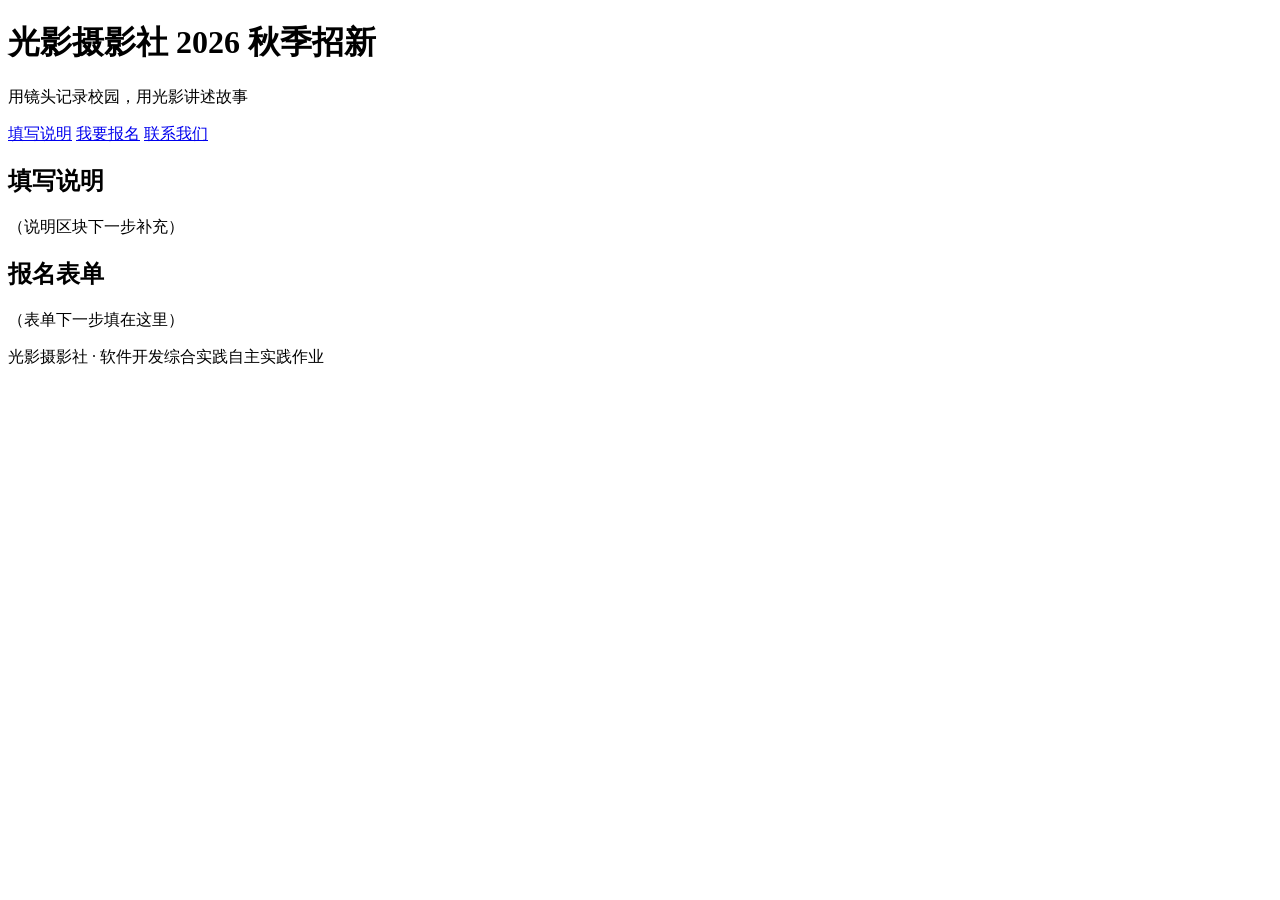
==== collect-form/index.html @ b90e0bc7 "添加招新报名页语义骨架" ====
<!DOCTYPE html>
<html lang="zh-CN">
<head>
  <meta charset="UTF-8">
  <meta name="viewport" content="width=device-width, initial-scale=1.0">
  <title>光影摄影社招新报名</title>
</head>
<body>
  <header>
    <h1>光影摄影社 2026 秋季招新</h1>
    <p>用镜头记录校园，用光影讲述故事</p>
  </header>
  <nav>
    <a href="#intro">填写说明</a>
    <a href="#apply">我要报名</a>
    <a href="#contact">联系我们</a>
  </nav>
  <main>
    <section id="intro">
      <h2>填写说明</h2>
      <p>（说明区块下一步补充）</p>
    </section>
    <section id="apply">
      <h2>报名表单</h2>
      <p>（表单下一步填在这里）</p>
    </section>
  </main>
  <footer id="contact">
    <p>光影摄影社 · 软件开发综合实践自主实践作业</p>
  </footer>
</body>
</html>
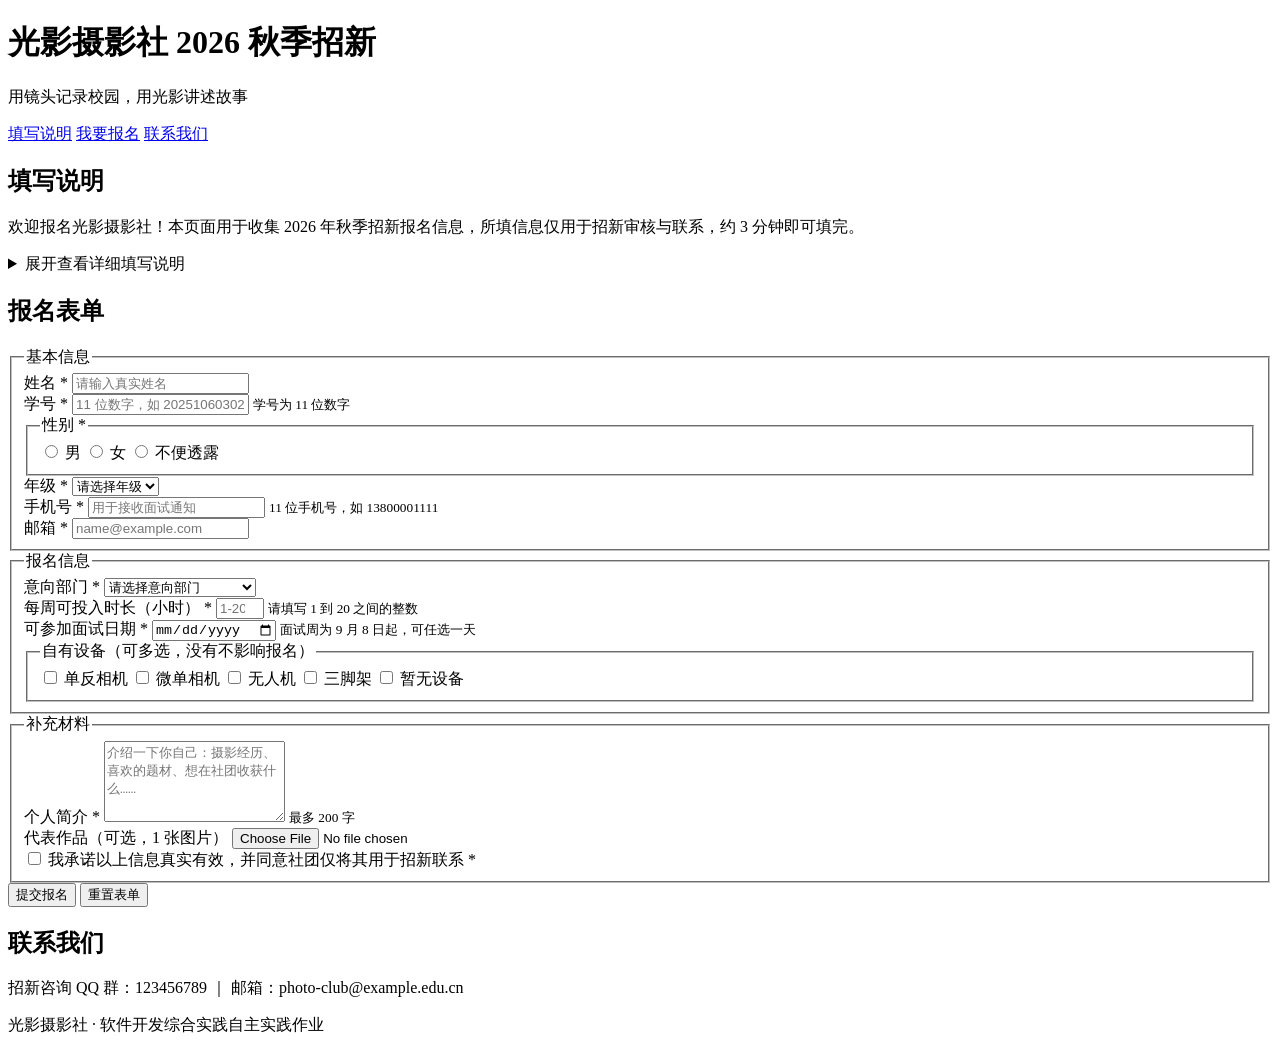
==== commit 7343ea5e: "添加报名表单控件、label关联与校验属性，使用fieldset分组和details折叠说明" ====
--- a/collect-form/index.html
+++ b/collect-form/index.html
@@ -18,14 +18,115 @@
   <main>
     <section id="intro">
       <h2>填写说明</h2>
-      <p>（说明区块下一步补充）</p>
+      <p>欢迎报名光影摄影社！本页面用于收集 2026 年秋季招新报名信息，所填信息仅用于招新审核与联系，约 3 分钟即可填完。</p>
+      <details>
+        <summary>展开查看详细填写说明</summary>
+        <ul>
+          <li>带 <span class="req">*</span> 的为必填项，未填写或格式不正确时浏览器会拦截提交；</li>
+          <li>学号为 11 位数字；手机号为 11 位大陆手机号（1 开头）；</li>
+          <li>没有摄影设备或作品不影响报名，如实填写即可；</li>
+          <li>作品附件可上传 1 张图片（JPG、PNG 等），用于面试前了解你的风格；</li>
+          <li>提交后如信息有误，可在面试现场联系工作人员修改。</li>
+        </ul>
+      </details>
     </section>
     <section id="apply">
       <h2>报名表单</h2>
-      <p>（表单下一步填在这里）</p>
+      <form action="#" method="post" enctype="multipart/form-data">
+        <fieldset>
+          <legend>基本信息</legend>
+          <div class="field">
+            <label for="name">姓名 <span class="req">*</span></label>
+            <input type="text" id="name" name="name" required maxlength="20" placeholder="请输入真实姓名" autocomplete="name">
+          </div>
+          <div class="field">
+            <label for="sid">学号 <span class="req">*</span></label>
+            <input type="text" id="sid" name="sid" required pattern="[0-9]{11}" maxlength="11" inputmode="numeric" placeholder="11 位数字，如 20251060302">
+            <small class="hint">学号为 11 位数字</small>
+          </div>
+          <fieldset class="choice-group">
+            <legend>性别 <span class="req">*</span></legend>
+            <label><input type="radio" name="gender" value="male" required> 男</label>
+            <label><input type="radio" name="gender" value="female"> 女</label>
+            <label><input type="radio" name="gender" value="secret"> 不便透露</label>
+          </fieldset>
+          <div class="field">
+            <label for="grade">年级 <span class="req">*</span></label>
+            <select id="grade" name="grade" required>
+              <option value="" selected disabled>请选择年级</option>
+              <option value="freshman">大一</option>
+              <option value="sophomore">大二</option>
+              <option value="junior">大三</option>
+              <option value="senior">大四</option>
+              <option value="postgrad">研究生</option>
+            </select>
+          </div>
+          <div class="field">
+            <label for="phone">手机号 <span class="req">*</span></label>
+            <input type="tel" id="phone" name="phone" required pattern="1[3-9][0-9]{9}" maxlength="11" inputmode="numeric" placeholder="用于接收面试通知" autocomplete="tel">
+            <small class="hint">11 位手机号，如 13800001111</small>
+          </div>
+          <div class="field">
+            <label for="email">邮箱 <span class="req">*</span></label>
+            <input type="email" id="email" name="email" required placeholder="name@example.com" autocomplete="email">
+          </div>
+        </fieldset>
+        <fieldset>
+          <legend>报名信息</legend>
+          <div class="field">
+            <label for="dept">意向部门 <span class="req">*</span></label>
+            <select id="dept" name="dept" required>
+              <option value="" selected disabled>请选择意向部门</option>
+              <option value="photo">摄影部（外拍采风）</option>
+              <option value="edit">后期部（修图剪辑）</option>
+              <option value="exhibit">策展部（影展策划）</option>
+              <option value="pr">宣传部（公众号运营）</option>
+            </select>
+          </div>
+          <div class="field">
+            <label for="hours">每周可投入时长（小时） <span class="req">*</span></label>
+            <input type="number" id="hours" name="hours" required min="1" max="20" step="1" placeholder="1-20">
+            <small class="hint">请填写 1 到 20 之间的整数</small>
+          </div>
+          <div class="field">
+            <label for="interview-date">可参加面试日期 <span class="req">*</span></label>
+            <input type="date" id="interview-date" name="interview_date" required min="2026-09-08">
+            <small class="hint">面试周为 9 月 8 日起，可任选一天</small>
+          </div>
+          <fieldset class="choice-group">
+            <legend>自有设备（可多选，没有不影响报名）</legend>
+            <label><input type="checkbox" name="equipment" value="dslr"> 单反相机</label>
+            <label><input type="checkbox" name="equipment" value="mirrorless"> 微单相机</label>
+            <label><input type="checkbox" name="equipment" value="drone"> 无人机</label>
+            <label><input type="checkbox" name="equipment" value="tripod"> 三脚架</label>
+            <label><input type="checkbox" name="equipment" value="none"> 暂无设备</label>
+          </fieldset>
+        </fieldset>
+        <fieldset>
+          <legend>补充材料</legend>
+          <div class="field">
+            <label for="intro">个人简介 <span class="req">*</span></label>
+            <textarea id="intro" name="intro" rows="5" required maxlength="200" placeholder="介绍一下你自己：摄影经历、喜欢的题材、想在社团收获什么……"></textarea>
+            <small class="hint">最多 200 字</small>
+          </div>
+          <div class="field">
+            <label for="work">代表作品（可选，1 张图片）</label>
+            <input type="file" id="work" name="work" accept="image/*">
+          </div>
+          <div class="field agree">
+            <label><input type="checkbox" name="agree" required> 我承诺以上信息真实有效，并同意社团仅将其用于招新联系 <span class="req">*</span></label>
+          </div>
+        </fieldset>
+        <div class="actions">
+          <button type="submit">提交报名</button>
+          <button type="reset" class="btn-secondary">重置表单</button>
+        </div>
+      </form>
     </section>
   </main>
   <footer id="contact">
+    <h2>联系我们</h2>
+    <p>招新咨询 QQ 群：123456789 ｜ 邮箱：photo-club@example.edu.cn</p>
     <p>光影摄影社 · 软件开发综合实践自主实践作业</p>
   </footer>
 </body>
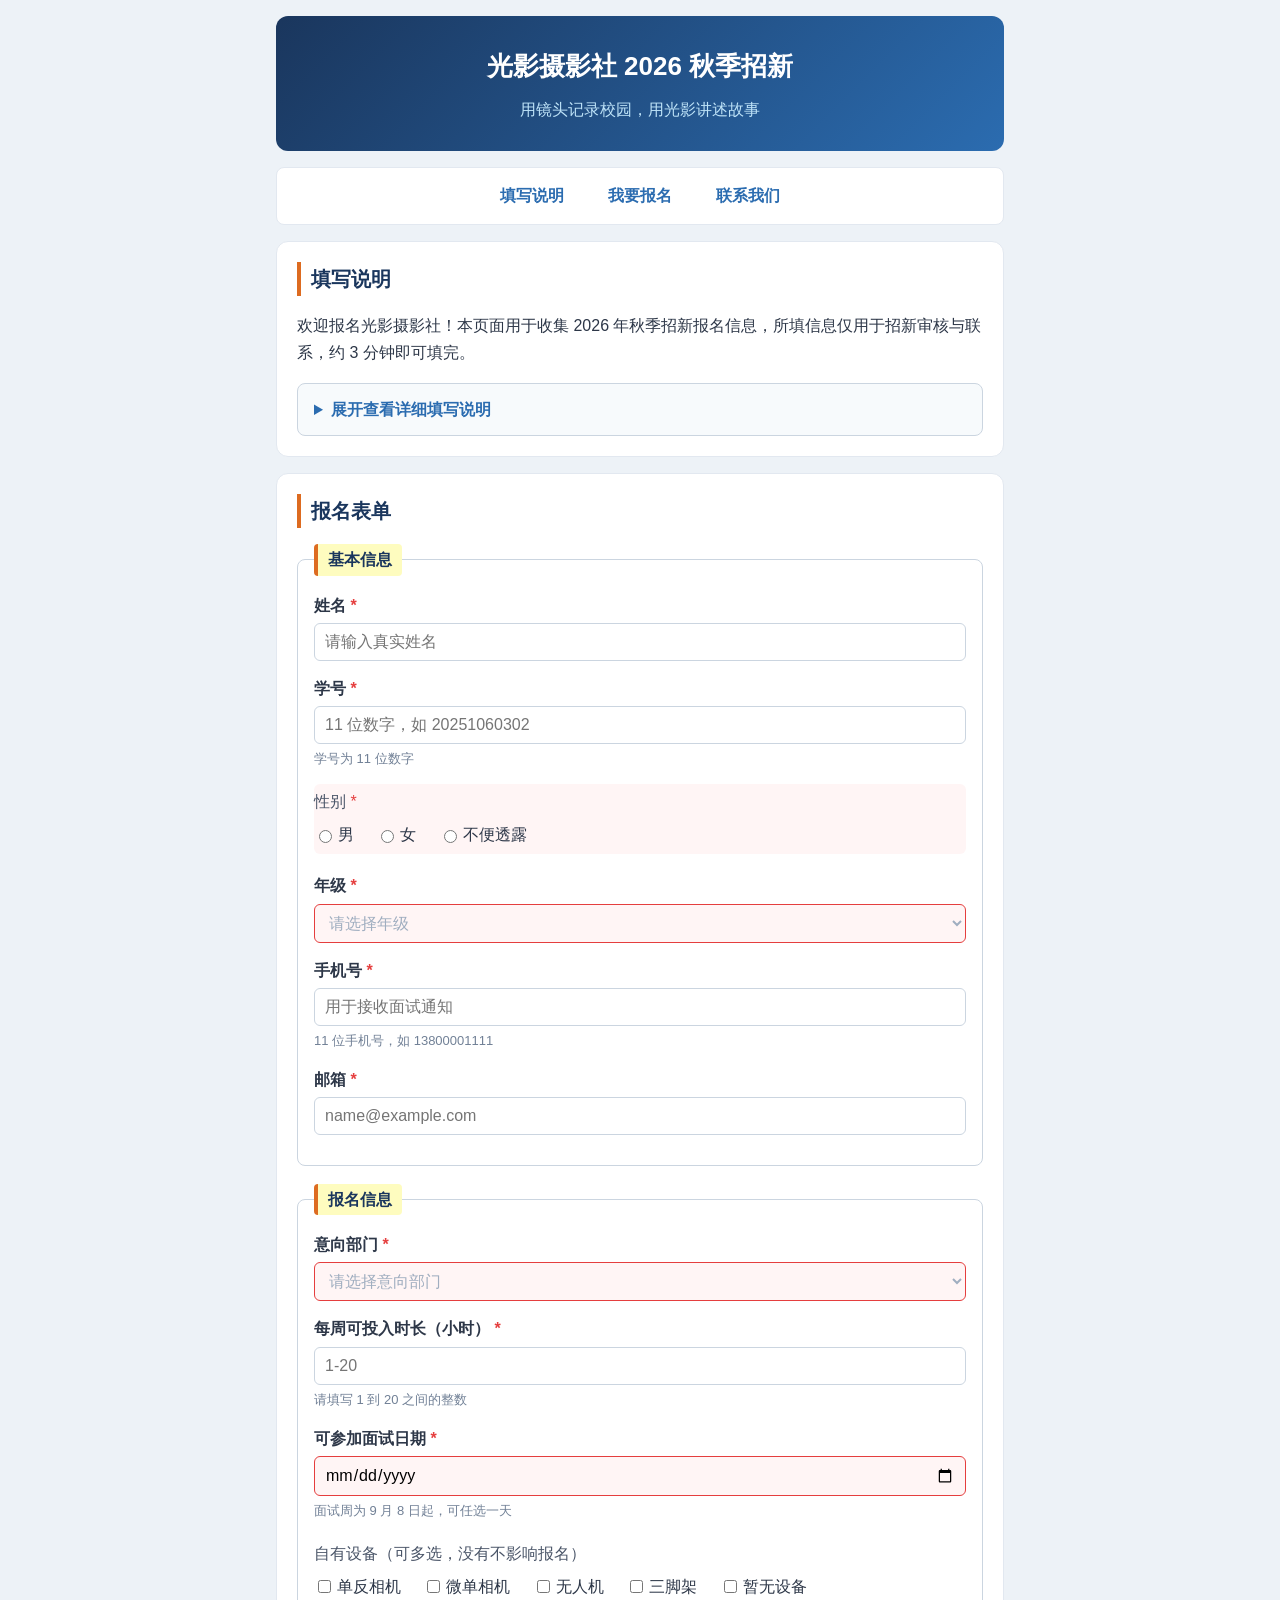
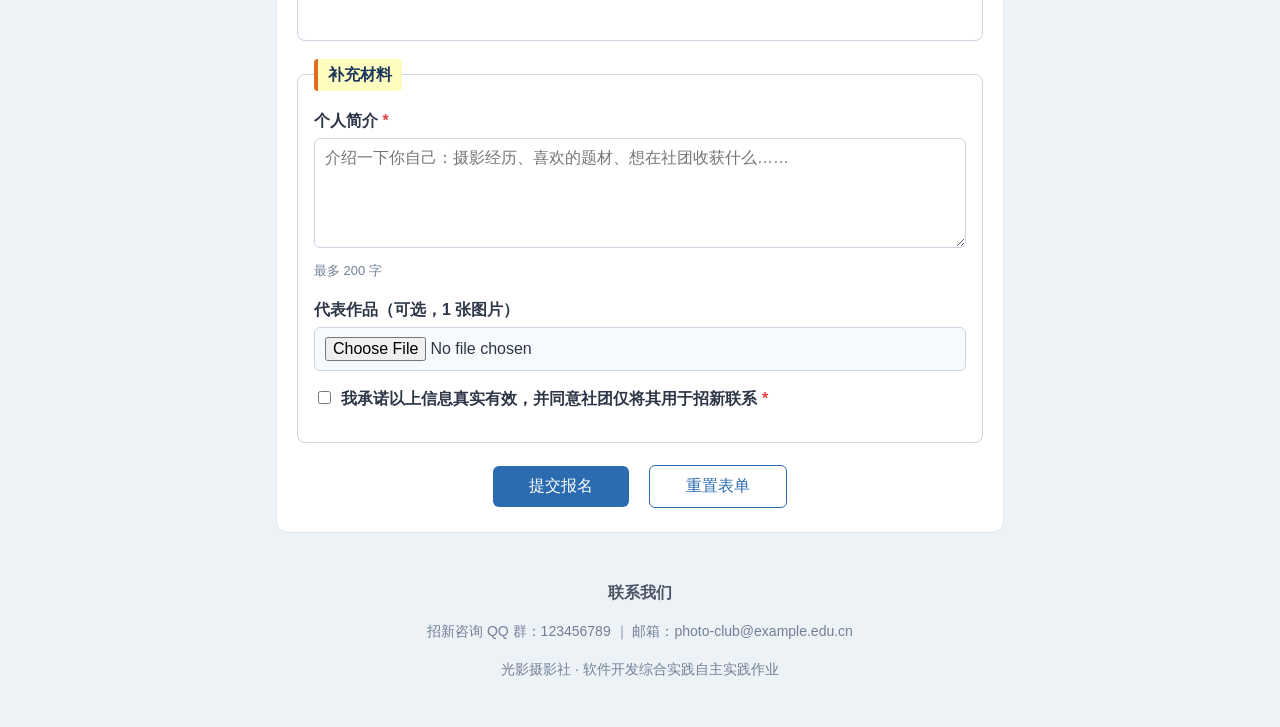
==== commit aff62d9d: "添加报名页外部样式：排版配色、聚焦高亮与valid/invalid校验状态" ====
--- a/collect-form/index.html
+++ b/collect-form/index.html
@@ -4,6 +4,7 @@
   <meta charset="UTF-8">
   <meta name="viewport" content="width=device-width, initial-scale=1.0">
   <title>光影摄影社招新报名</title>
+  <link rel="stylesheet" href="css/style.css">
 </head>
 <body>
   <header>
--- a/collect-form/css/style.css
+++ b/collect-form/css/style.css
@@ -0,0 +1,303 @@
+/* ==========================================================
+   光影摄影社招新报名页 样式表
+   纯 CSS 实现，不包含任何 JavaScript
+   ========================================================== */
+
+/* ===== 一、基础：盒模型与页面整体排版 ===== */
+* {
+  box-sizing: border-box;
+}
+
+body {
+  font-family: "Microsoft YaHei", "PingFang SC", "Helvetica Neue", Arial, sans-serif;
+  color: #2d3748;
+  line-height: 1.7;
+  background-color: #edf2f7;
+  max-width: 760px;
+  margin: 0 auto;
+  padding: 16px;
+}
+
+/* ===== 二、语义区域：页眉、导航、页脚 ===== */
+header {
+  text-align: center;
+  color: #fff;
+  background: linear-gradient(135deg, #1a365d 0%, #2b6cb0 100%);
+  border-radius: 12px;
+  padding: 28px 16px;
+  margin-bottom: 16px;
+}
+
+header h1 {
+  margin: 0 0 8px;
+  font-size: 26px;
+}
+
+header p {
+  margin: 0;
+  color: #bee3f8;
+}
+
+nav {
+  text-align: center;
+  background: #fff;
+  border: 1px solid #e2e8f0;
+  border-radius: 8px;
+  padding: 10px;
+  margin-bottom: 16px;
+}
+
+nav a {
+  display: inline-block;
+  color: #2b6cb0;
+  font-weight: bold;
+  text-decoration: none;
+  margin: 0 12px;
+  padding: 4px 8px;
+  border-radius: 4px;
+}
+
+nav a:hover {
+  background: #ebf4ff;
+  text-decoration: underline;
+}
+
+section {
+  background: #fff;
+  border: 1px solid #e2e8f0;
+  border-radius: 12px;
+  padding: 20px;
+  margin-bottom: 16px;
+}
+
+section h2 {
+  margin-top: 0;
+  font-size: 20px;
+  color: #1a365d;
+  border-left: 4px solid #dd6b20;
+  padding-left: 10px;
+}
+
+footer {
+  text-align: center;
+  color: #718096;
+  font-size: 14px;
+  padding: 16px;
+}
+
+footer h2 {
+  font-size: 16px;
+  color: #4a5568;
+  border: none;
+}
+
+/* ===== 三、折叠区块 details / summary（研究任务3）=====
+   details 自带折叠行为，无需 JS：
+   - 不带 open 属性时默认收起；给 details 加 open 属性即默认展开
+   - summary 是始终可见的标题条，点击即切换 open 状态 */
+details {
+  background: #f7fafc;
+  border: 1px solid #cbd5e0;
+  border-radius: 8px;
+  padding: 12px 16px;
+  margin-top: 12px;
+}
+
+summary {
+  cursor: pointer;
+  font-weight: bold;
+  color: #2b6cb0;
+}
+
+summary:hover {
+  text-decoration: underline;
+}
+
+/* 属性选择器：details 带 open 属性（展开）时，给 summary 留出下间距 */
+details[open] summary {
+  margin-bottom: 8px;
+}
+
+details ul {
+  margin: 8px 0 0;
+  padding-left: 22px;
+}
+
+/* ===== 四、表单分组 fieldset / legend（研究任务2）=====
+   fieldset 把相关控件圈成一组，legend 是组名，
+   屏幕阅读器会把 legend 随每个选项一起朗读，提升可访问性。 */
+fieldset {
+  border: 1px solid #cbd5e0;
+  border-radius: 8px;
+  padding: 16px;
+  margin: 0 0 18px;
+}
+
+legend {
+  font-weight: bold;
+  color: #1a365d;
+  padding: 2px 10px;
+  border-left: 4px solid #dd6b20;
+  background: #fefcbf;
+  border-radius: 4px;
+}
+
+/* 单选/多选组：去掉内嵌边框，选项横向排列自动换行 */
+.choice-group {
+  border: none;
+  padding: 4px 0 0;
+}
+
+.choice-group legend {
+  border: none;
+  background: none;
+  padding: 0;
+  font-weight: normal;
+  color: #4a5568;
+  float: left;
+  width: 100%;
+  margin-bottom: 6px;
+}
+
+.choice-group label {
+  display: inline-flex;
+  align-items: center;
+  margin: 0 18px 6px 0;
+  cursor: pointer;
+}
+
+/* ===== 五、表单控件与标签 ===== */
+.field {
+  margin-bottom: 14px;
+}
+
+.field > label {
+  display: block;
+  font-weight: bold;
+  margin-bottom: 4px;
+}
+
+.req {
+  color: #e53e3e;
+}
+
+.hint {
+  display: block;
+  color: #718096;
+  font-size: 13px;
+  margin-top: 4px;
+}
+
+input, select, textarea {
+  width: 100%;
+  font-size: 16px;
+  font-family: inherit;
+  padding: 9px 10px;
+  border: 1px solid #cbd5e0;
+  border-radius: 6px;
+  background: #fff;
+}
+
+textarea {
+  resize: vertical;
+}
+
+/* 属性选择器：单选框和复选框不占整行，强调色与主题一致 */
+input[type="radio"],
+input[type="checkbox"] {
+  width: auto;
+  margin-right: 6px;
+  accent-color: #2b6cb0;
+}
+
+/* 文件选择框给浅底，便于和普通文本框区分 */
+input[type="file"] {
+  background: #f7fafc;
+}
+
+/* ===== 六、聚焦高亮（研究任务1：:focus 伪类）=====
+   任何控件获得焦点（Tab 键或点击）时蓝色高亮，
+   焦点顺序由 HTML 源码顺序决定，本页按填写逻辑排列。 */
+input:focus,
+select:focus,
+textarea:focus,
+button:focus-visible,
+summary:focus-visible {
+  outline: none;
+  border-color: #2b6cb0;
+  box-shadow: 0 0 0 3px rgba(43, 108, 176, 0.25);
+}
+
+/* ===== 七、纯 CSS 校验状态（研究任务1：:valid / :invalid 伪类）=====
+   全程不使用 JavaScript，仅靠浏览器原生校验 + CSS 伪类反馈：
+   1. 文本类控件：未填写时显示 placeholder（:placeholder-shown），
+      保持中性色，避免一打开页面满屏红框；
+   2. 一旦输入内容且不合法（:not(:placeholder-shown):invalid）→ 红框；
+   3. 内容合法（:valid）→ 绿框；
+   4. select/date 没有 placeholder：未选择/未填写时即 :invalid → 红框，
+      正好实现“必填项未填红框”。 */
+input:required:not(:placeholder-shown):invalid,
+textarea:required:not(:placeholder-shown):invalid,
+input[type="date"]:required:invalid,
+select:required:invalid {
+  border-color: #e53e3e;
+  background-color: #fff5f5;
+}
+
+input:required:not(:placeholder-shown):valid,
+textarea:required:valid,
+input[type="date"]:required:valid,
+select:required:valid {
+  border-color: #38a169;
+  background-color: #f0fff4;
+}
+
+/* 未选择的下拉框提示文字显示为灰色 */
+select:required:invalid {
+  color: #a0aec0;
+}
+
+select option {
+  color: #2d3748;
+}
+
+/* 单选组未选择时整组淡红提示（:has() 匹配组内存在未通过校验的必填控件） */
+.choice-group:has(input:required:invalid) {
+  border-radius: 6px;
+  background-color: #fff5f5;
+}
+
+.choice-group:has(input:required:valid) {
+  background-color: #f0fff4;
+}
+
+/* ===== 八、按钮 ===== */
+.actions {
+  text-align: center;
+}
+
+button {
+  font-size: 16px;
+  font-family: inherit;
+  padding: 10px 36px;
+  margin: 4px 8px;
+  border: none;
+  border-radius: 6px;
+  cursor: pointer;
+  background: #2b6cb0;
+  color: #fff;
+}
+
+button:hover {
+  background: #1a365d;
+}
+
+.btn-secondary {
+  background: #fff;
+  color: #2b6cb0;
+  border: 1px solid #2b6cb0;
+}
+
+.btn-secondary:hover {
+  background: #ebf4ff;
+}
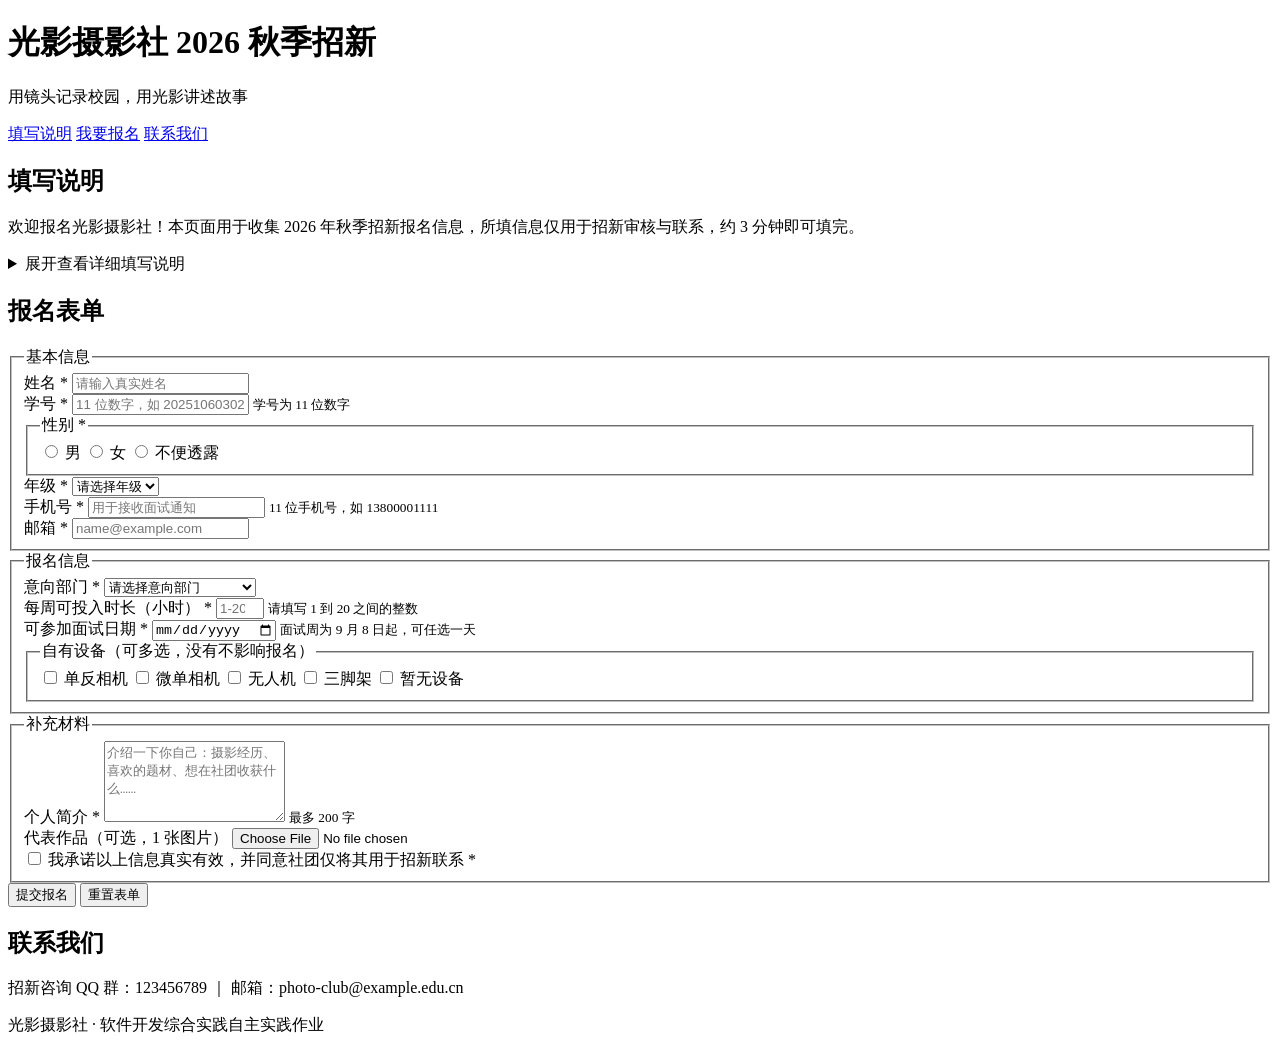
==== commit 95676291: "调整collect-form表单页" ====
--- a/collect-form/index.html
+++ b/collect-form/index.html
@@ -4,7 +4,6 @@
   <meta charset="UTF-8">
   <meta name="viewport" content="width=device-width, initial-scale=1.0">
   <title>光影摄影社招新报名</title>
-  <link rel="stylesheet" href="css/style.css">
 </head>
 <body>
   <header>
